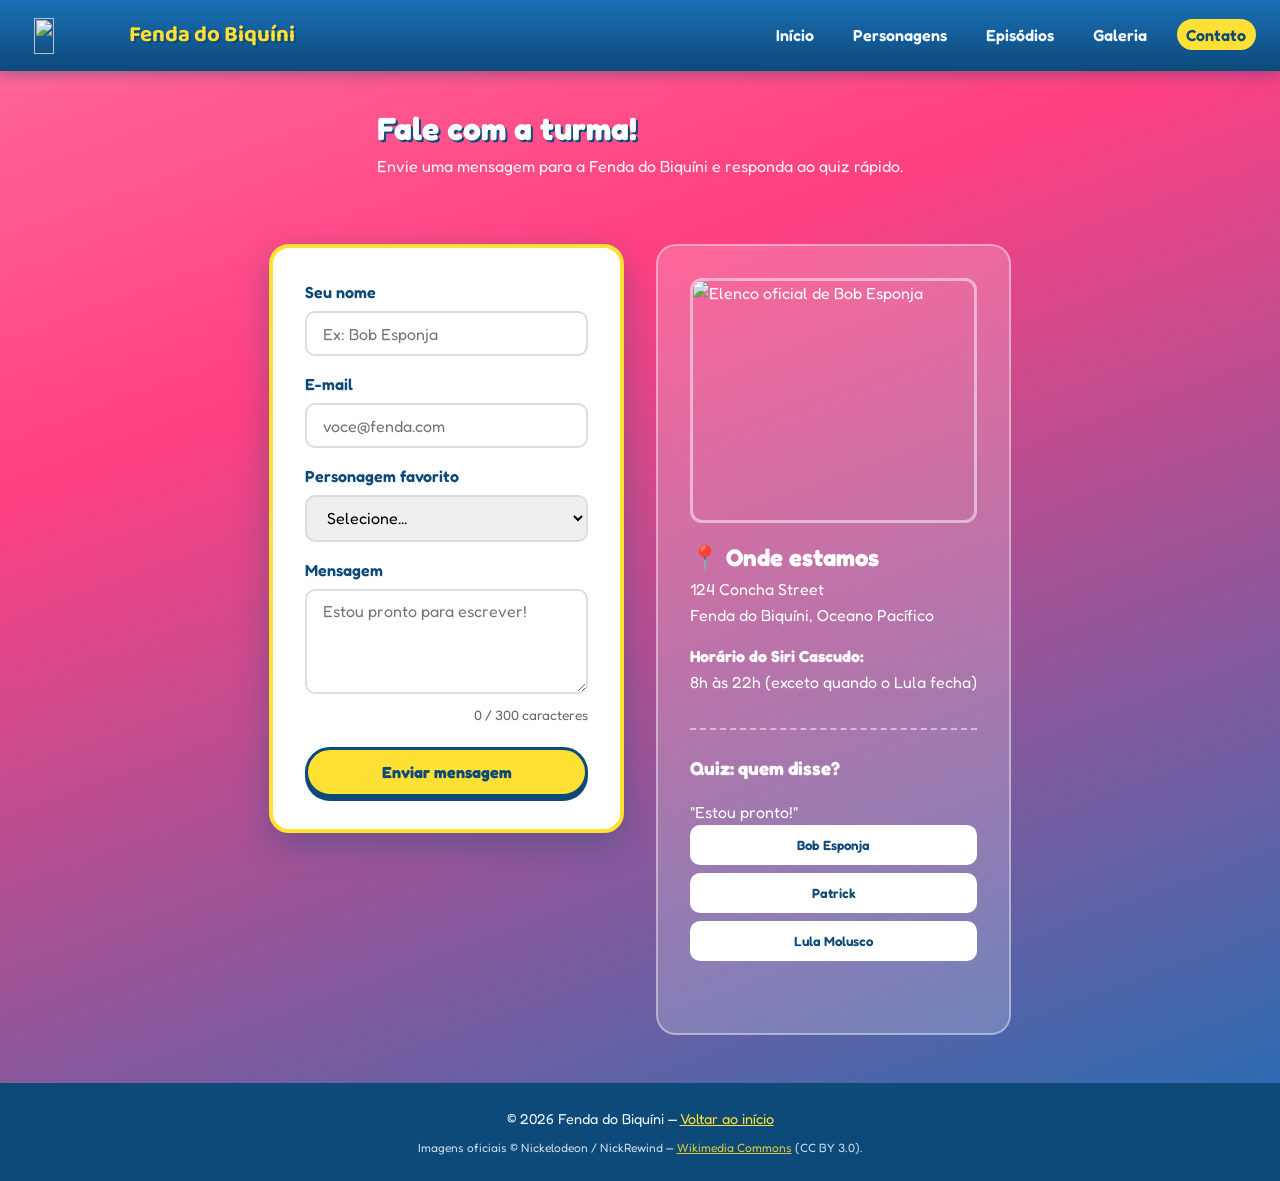
==== contato.html @ 4ca2a957 "Site do Bob Esponja Projeto de um site do bob esponja, gostei, ficou super bonito" ====
<!DOCTYPE html>
<html lang="pt-BR">
<head>
  <meta charset="UTF-8">
  <meta name="viewport" content="width=device-width, initial-scale=1.0">
  <title>Contato — Fenda do Biquíni</title>
  <link rel="stylesheet" href="styles.css">
  <link rel="stylesheet" href="contato.css">
  <link rel="stylesheet" href="imagens.css">
</head>
<body class="pagina-contato">
  <nav class="nav-bikini">
    <a href="index.html" class="logo">
      <img src="https://upload.wikimedia.org/wikipedia/commons/thumb/8/8a/SpongeBob_SquarePants_logo.svg/120px-SpongeBob_SquarePants_logo.svg.png" alt="" class="logo-img" width="120" height="48">
      <span class="logo-texto">Fenda do Biquíni</span>
    </a>
    <ul>
      <li><a href="index.html">Início</a></li>
      <li><a href="personagens.html">Personagens</a></li>
      <li><a href="episodios.html">Episódios</a></li>
      <li><a href="galeria.html">Galeria</a></li>
      <li><a href="contato.html" class="ativo">Contato</a></li>
    </ul>
  </nav>

  <header class="titulo-pagina conteudo">
    <h1>Fale com a turma!</h1>
    <p>Envie uma mensagem para a Fenda do Biquíni e responda ao quiz rápido.</p>
  </header>

  <main class="conteudo layout-contato">
    <form class="formulario-bob" id="form-contato" novalidate>
      <label for="nome">Seu nome</label>
      <input type="text" id="nome" name="nome" placeholder="Ex: Bob Esponja" autocomplete="name">
      <span class="mensagem-erro" id="erro-nome">Digite pelo menos 2 caracteres.</span>

      <label for="email">E-mail</label>
      <input type="email" id="email" name="email" placeholder="voce@fenda.com" autocomplete="email">
      <span class="mensagem-erro" id="erro-email">Informe um e-mail válido.</span>

      <label for="personagem">Personagem favorito</label>
      <select id="personagem" name="personagem">
        <option value="">Selecione...</option>
        <option value="bob">Bob Esponja</option>
        <option value="patrick">Patrick</option>
        <option value="lula">Lula Molusco</option>
        <option value="sandy">Sandy</option>
        <option value="gary">Gary</option>
      </select>

      <label for="mensagem">Mensagem</label>
      <textarea id="mensagem" name="mensagem" rows="4" placeholder="Estou pronto para escrever!" maxlength="300"></textarea>
      <p class="contador-caracteres" id="contador">0 / 300 caracteres</p>
      <span class="mensagem-erro" id="erro-mensagem">A mensagem precisa ter pelo menos 10 caracteres.</span>

      <button type="submit" class="btn-bob" style="margin-top: 1.25rem; width: 100%;">Enviar mensagem</button>
      <p id="mensagem-sucesso">Mensagem enviada! O Gary vai ler em breve. 🐌</p>
    </form>

    <aside class="painel-lateral">
      <img
        class="img-oficial"
        src="https://upload.wikimedia.org/wikipedia/commons/b/b2/SpongeBob_SquarePants_character_montage.png"
        alt="Elenco oficial de Bob Esponja"
        width="320"
        height="272"
        style="width:100%;border-radius:12px;margin-bottom:1rem;border:3px solid rgba(255,255,255,0.5);"
        loading="lazy"
      >
      <h2>📍 Onde estamos</h2>
      <p>124 Concha Street<br>Fenda do Biquíni, Oceano Pacífico</p>
      <p style="margin-top: 1rem;"><strong>Horário do Siri Cascudo:</strong><br>8h às 22h (exceto quando o Lula fecha)</p>

      <section class="quiz-rapido" aria-label="Quiz rápido">
        <h3>Quiz: quem disse?</h3>
        <p id="pergunta-quiz">"Estou pronto!"</p>
        <div class="opcoes-quiz" id="opcoes-quiz">
          <button type="button" data-resposta="bob">Bob Esponja</button>
          <button type="button" data-resposta="patrick">Patrick</button>
          <button type="button" data-resposta="lula">Lula Molusco</button>
        </div>
        <p id="resultado-quiz"></p>
      </section>
    </aside>
  </main>

  <footer class="rodape-fenda">
    <p>© 2026 Fenda do Biquíni — <a href="index.html">Voltar ao início</a></p>
    <p class="credito-imagens">Imagens oficiais © Nickelodeon / NickRewind — <a href="https://commons.wikimedia.org/wiki/Category:SpongeBob_SquarePants" target="_blank" rel="noopener">Wikimedia Commons</a> (CC BY 3.0).</p>
  </footer>

  <script>
    (function () {
      const form = document.getElementById('form-contato');
      const nome = document.getElementById('nome');
      const email = document.getElementById('email');
      const mensagem = document.getElementById('mensagem');
      const contador = document.getElementById('contador');
      const sucesso = document.getElementById('mensagem-sucesso');

      function mostrarErro(campo, erroId, invalido) {
        campo.classList.toggle('erro', invalido);
        document.getElementById(erroId).classList.toggle('visivel', invalido);
        return !invalido;
      }

      mensagem.addEventListener('input', function () {
        const len = mensagem.value.length;
        contador.textContent = len + ' / 300 caracteres';
        contador.classList.toggle('alerta', len > 250);
      });

      form.addEventListener('submit', function (e) {
        e.preventDefault();
        sucesso.classList.remove('visivel');

        const okNome = mostrarErro(nome, 'erro-nome', nome.value.trim().length < 2);
        const okEmail = mostrarErro(email, 'erro-email', !/^[^\s@]+@[^\s@]+\.[^\s@]+$/.test(email.value));
        const okMsg = mostrarErro(mensagem, 'erro-mensagem', mensagem.value.trim().length < 10);

        if (okNome && okEmail && okMsg) {
          sucesso.classList.add('visivel');
          form.reset();
          contador.textContent = '0 / 300 caracteres';
          contador.classList.remove('alerta');
        }
      });

      document.querySelectorAll('#opcoes-quiz button').forEach(function (btn) {
        btn.addEventListener('click', function () {
          const resultado = document.getElementById('resultado-quiz');
          if (btn.getAttribute('data-resposta') === 'bob') {
            resultado.textContent = '✅ Correto! Bob sempre está pronto!';
            resultado.style.color = '#c8e6c9';
          } else {
            resultado.textContent = '❌ Quase! Essa frase é do Bob Esponja.';
            resultado.style.color = '#ffcdd2';
          }
        });
      });
    })();
  </script>
</body>
</html>
---- styles.css ----
/* ===== Base compartilhada ===== */
@import url('https://fonts.googleapis.com/css2?family=Baloo+2:wght@400;600;700&family=Fredoka:wght@400;600&display=swap');

:root {
  --amarelo-bob: #ffe135;
  --amarelo-escuro: #f5c800;
  --azul-oceano: #1a6fb5;
  --azul-profundo: #0d4a7a;
  --rosa-patrick: #ff6b9d;
  --verde-plankton: #4caf50;
  --branco-espuma: #f0f8ff;
  --marrom-areia: #e8c872;
  --sombra: rgba(13, 74, 122, 0.35);
}

* {
  margin: 0;
  padding: 0;
  box-sizing: border-box;
}

body {
  font-family: 'Fredoka', sans-serif;
  min-height: 100vh;
  color: #1a3a5c;
  line-height: 1.6;
}

/* Navegação global */
.nav-bikini {
  background: linear-gradient(180deg, var(--azul-oceano) 0%, var(--azul-profundo) 100%);
  padding: 0.75rem 1.5rem;
  display: flex;
  flex-wrap: wrap;
  align-items: center;
  justify-content: space-between;
  gap: 1rem;
  box-shadow: 0 4px 12px var(--sombra);
  position: sticky;
  top: 0;
  z-index: 100;
}

.nav-bikini .logo {
  font-family: 'Baloo 2', cursive;
  font-size: 1.4rem;
  font-weight: 700;
  color: var(--amarelo-bob);
  text-decoration: none;
  text-shadow: 2px 2px 0 var(--azul-profundo);
}

.nav-bikini ul {
  list-style: none;
  display: flex;
  flex-wrap: wrap;
  gap: 0.5rem 1.25rem;
}

.nav-bikini a {
  color: var(--branco-espuma);
  text-decoration: none;
  font-weight: 600;
  padding: 0.35rem 0.6rem;
  border-radius: 20px;
  transition: background 0.2s, color 0.2s;
}

.nav-bikini a:hover,
.nav-bikini a.ativo {
  background: var(--amarelo-bob);
  color: var(--azul-profundo);
}

footer.rodape-fenda {
  background: var(--azul-profundo);
  color: var(--branco-espuma);
  text-align: center;
  padding: 1.5rem;
  margin-top: auto;
  font-size: 0.9rem;
}

footer.rodape-fenda a {
  color: var(--amarelo-bob);
}

footer .credito-imagens {
  font-size: 0.75rem;
  opacity: 0.85;
  margin-top: 0.5rem;
  max-width: 42rem;
  margin-left: auto;
  margin-right: auto;
}

/* Bolhas decorativas */
.bolhas-bg {
  position: fixed;
  inset: 0;
  pointer-events: none;
  overflow: hidden;
  z-index: 0;
}

.bolha {
  position: absolute;
  border-radius: 50%;
  background: rgba(255, 255, 255, 0.15);
  border: 2px solid rgba(255, 255, 255, 0.25);
  animation: subir-bolha linear infinite;
}

@keyframes subir-bolha {
  0% {
    transform: translateY(100vh) scale(0.5);
    opacity: 0;
  }
  10% {
    opacity: 0.6;
  }
  90% {
    opacity: 0.4;
  }
  100% {
    transform: translateY(-20vh) scale(1);
    opacity: 0;
  }
}

/* Utilitários */
.conteudo {
  position: relative;
  z-index: 1;
  max-width: 1100px;
  margin: 0 auto;
  padding: 2rem 1.5rem;
}

.btn-bob {
  display: inline-block;
  background: var(--amarelo-bob);
  color: var(--azul-profundo);
  font-weight: 700;
  padding: 0.75rem 1.5rem;
  border: 3px solid var(--azul-profundo);
  border-radius: 50px;
  text-decoration: none;
  cursor: pointer;
  font-family: inherit;
  font-size: 1rem;
  transition: transform 0.15s, box-shadow 0.15s;
  box-shadow: 0 4px 0 var(--azul-profundo);
}

.btn-bob:hover {
  transform: translateY(-2px);
  box-shadow: 0 6px 0 var(--azul-profundo);
}

.btn-bob:active {
  transform: translateY(2px);
  box-shadow: 0 2px 0 var(--azul-profundo);
}
---- contato.css ----
/* Página Contato — formulário interativo */
body.pagina-contato {
  background: linear-gradient(160deg, var(--rosa-patrick) 0%, #ff4081 30%, var(--azul-oceano) 100%);
  display: flex;
  flex-direction: column;
}

.pagina-contato .titulo-pagina h1 {
  color: white;
  text-shadow: 2px 2px 0 var(--azul-profundo);
}

.pagina-contato .titulo-pagina p {
  color: rgba(255, 255, 255, 0.95);
}

.layout-contato {
  display: grid;
  grid-template-columns: 1fr 1fr;
  gap: 2rem;
  align-items: start;
  padding-bottom: 3rem;
}

@media (max-width: 768px) {
  .layout-contato {
    grid-template-columns: 1fr;
  }
}

.formulario-bob {
  background: white;
  border-radius: 20px;
  padding: 2rem;
  box-shadow: 0 12px 32px var(--sombra);
  border: 4px solid var(--amarelo-bob);
}

.formulario-bob label {
  display: block;
  font-weight: 600;
  color: var(--azul-profundo);
  margin-bottom: 0.35rem;
  margin-top: 1rem;
}

.formulario-bob label:first-of-type {
  margin-top: 0;
}

.formulario-bob input,
.formulario-bob select,
.formulario-bob textarea {
  width: 100%;
  padding: 0.65rem 1rem;
  border: 2px solid #ddd;
  border-radius: 10px;
  font-family: inherit;
  font-size: 1rem;
  transition: border-color 0.2s;
}

.formulario-bob input:focus,
.formulario-bob select:focus,
.formulario-bob textarea:focus {
  outline: none;
  border-color: var(--azul-oceano);
}

.formulario-bob input.erro,
.formulario-bob textarea.erro {
  border-color: #e53935;
  background: #ffebee;
}

.mensagem-erro {
  color: #c62828;
  font-size: 0.8rem;
  margin-top: 0.25rem;
  display: none;
}

.mensagem-erro.visivel {
  display: block;
}

.painel-lateral {
  background: rgba(255, 255, 255, 0.2);
  border-radius: 20px;
  padding: 2rem;
  color: white;
  backdrop-filter: blur(8px);
  border: 2px solid rgba(255, 255, 255, 0.4);
}

.contador-caracteres {
  font-size: 0.85rem;
  color: #666;
  text-align: right;
  margin-top: 0.25rem;
}

.contador-caracteres.alerta {
  color: #e65100;
  font-weight: 600;
}

#mensagem-sucesso {
  display: none;
  background: #e8f5e9;
  border: 2px solid var(--verde-plankton);
  color: #2e7d32;
  padding: 1rem;
  border-radius: 12px;
  margin-top: 1rem;
  font-weight: 600;
}

#mensagem-sucesso.visivel {
  display: block;
}

.quiz-rapido {
  margin-top: 2rem;
  padding-top: 1.5rem;
  border-top: 2px dashed rgba(255, 255, 255, 0.5);
}

.quiz-rapido h3 {
  margin-bottom: 1rem;
}

.opcoes-quiz {
  display: flex;
  flex-direction: column;
  gap: 0.5rem;
}

.opcoes-quiz button {
  background: white;
  border: none;
  padding: 0.75rem;
  border-radius: 10px;
  cursor: pointer;
  font-family: inherit;
  font-weight: 600;
  color: var(--azul-profundo);
  transition: background 0.2s;
}

.opcoes-quiz button:hover {
  background: var(--amarelo-bob);
}

#resultado-quiz {
  margin-top: 1rem;
  font-weight: 600;
  min-height: 1.5em;
}
---- imagens.css ----
/* Estilos para imagens oficiais (Wikimedia Commons) */
.img-oficial {
  display: block;
  max-width: 100%;
  height: auto;
  object-fit: contain;
}

.perfil-cabecalho .img-oficial {
  width: auto;
  max-height: 88px;
  margin: 0 auto;
  filter: drop-shadow(0 4px 8px rgba(0, 0, 0, 0.2));
}

.perfil-cabecalho {
  height: 120px;
  padding: 0.5rem;
}

.hero-fenda .img-hero-bob {
  width: min(220px, 70vw);
  max-height: 280px;
  margin: 0 auto 1.5rem;
  animation: quicar 2s ease-in-out infinite;
  filter: drop-shadow(0 10px 24px var(--sombra));
}

.card-fenda .icone-img {
  height: 72px;
  width: auto;
  margin: 0 auto 0.5rem;
  object-fit: contain;
}

.card-fenda .icone {
  display: flex;
  align-items: center;
  justify-content: center;
  min-height: 80px;
}

.item-galeria .arte img {
  width: 100%;
  height: 100%;
  object-fit: cover;
  display: block;
}

.item-galeria .arte {
  font-size: 0;
}

.lightbox-conteudo .lightbox-img {
  max-width: 100%;
  max-height: 50vh;
  width: auto;
  margin: 0 auto 1rem;
  border-radius: 8px;
}

.episodio-card .thumb-ep {
  width: 100%;
  max-height: 140px;
  object-fit: cover;
  border-radius: 8px;
  margin-bottom: 0.75rem;
}

.nav-bikini .logo-img {
  height: 36px;
  width: auto;
  vertical-align: middle;
  margin-right: 0.35rem;
}

.nav-bikini .logo {
  display: inline-flex;
  align-items: center;
}

.logo-texto {
  vertical-align: middle;
}

.credito-imagens {
  font-size: 0.75rem;
  opacity: 0.85;
  margin-top: 0.5rem;
}

.credito-imagens a {
  color: var(--amarelo-bob);
}
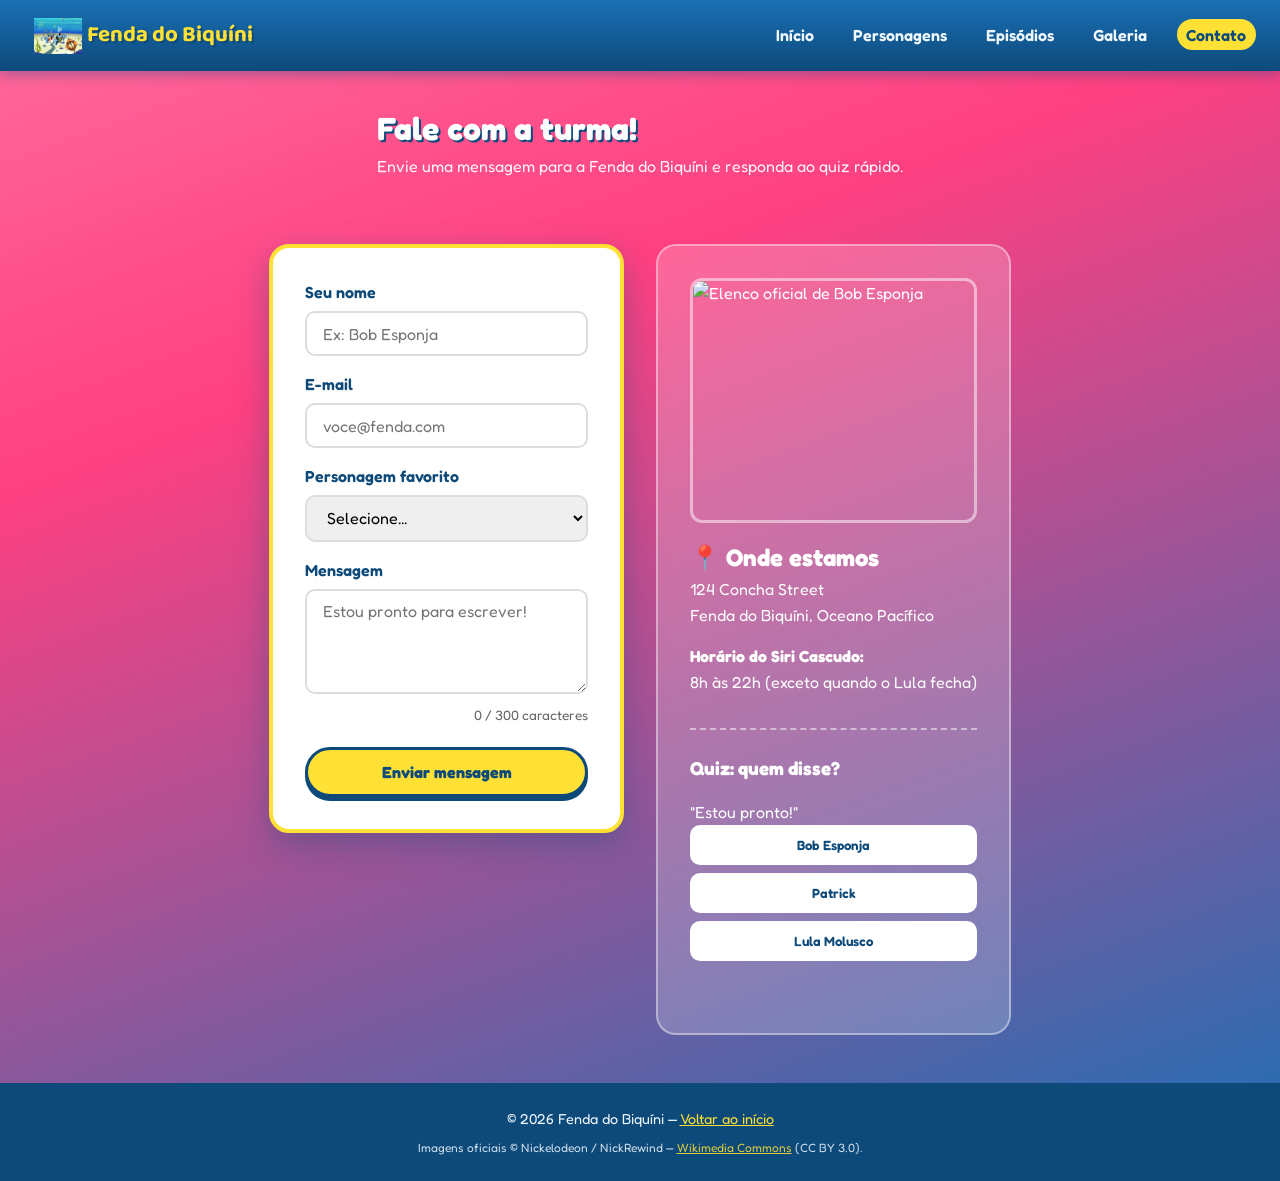
==== commit 17fbef1a: "Site do Bob Esponja Meu site do Bob Esponja. Troquei as imagens, elas não estavam carregando" ====
--- a/contato.html
+++ b/contato.html
@@ -1,144 +1,148 @@
 <!DOCTYPE html>
 <html lang="pt-BR">
+
 <head>
-  <meta charset="UTF-8">
-  <meta name="viewport" content="width=device-width, initial-scale=1.0">
-  <title>Contato — Fenda do Biquíni</title>
-  <link rel="stylesheet" href="styles.css">
-  <link rel="stylesheet" href="contato.css">
-  <link rel="stylesheet" href="imagens.css">
+    <meta charset="UTF-8">
+    <meta name="viewport" content="width=device-width, initial-scale=1.0">
+    <title>Contato — Fenda do Biquíni</title>
+    <link rel="stylesheet" href="styles.css">
+    <link rel="stylesheet" href="contato.css">
+    <link rel="stylesheet" href="imagens.css">
 </head>
+
 <body class="pagina-contato">
-  <nav class="nav-bikini">
-    <a href="index.html" class="logo">
-      <img src="https://upload.wikimedia.org/wikipedia/commons/thumb/8/8a/SpongeBob_SquarePants_logo.svg/120px-SpongeBob_SquarePants_logo.svg.png" alt="" class="logo-img" width="120" height="48">
-      <span class="logo-texto">Fenda do Biquíni</span>
-    </a>
-    <ul>
-      <li><a href="index.html">Início</a></li>
-      <li><a href="personagens.html">Personagens</a></li>
-      <li><a href="episodios.html">Episódios</a></li>
-      <li><a href="galeria.html">Galeria</a></li>
-      <li><a href="contato.html" class="ativo">Contato</a></li>
-    </ul>
-  </nav>
+    <nav class="nav-bikini">
+        <a href="index.html" class="logo">
+            <img src="[data-uri]"
+                alt="" class="logo-img" width="120" height="48">
+            <span class="logo-texto">Fenda do Biquíni</span>
+        </a>
+        <ul>
+            <li><a href="index.html">Início</a></li>
+            <li><a href="personagens.html">Personagens</a></li>
+            <li><a href="episodios.html">Episódios</a></li>
+            <li><a href="galeria.html">Galeria</a></li>
+            <li><a href="contato.html" class="ativo">Contato</a></li>
+        </ul>
+    </nav>
 
-  <header class="titulo-pagina conteudo">
-    <h1>Fale com a turma!</h1>
-    <p>Envie uma mensagem para a Fenda do Biquíni e responda ao quiz rápido.</p>
-  </header>
+    <header class="titulo-pagina conteudo">
+        <h1>Fale com a turma!</h1>
+        <p>Envie uma mensagem para a Fenda do Biquíni e responda ao quiz rápido.</p>
+    </header>
 
-  <main class="conteudo layout-contato">
-    <form class="formulario-bob" id="form-contato" novalidate>
-      <label for="nome">Seu nome</label>
-      <input type="text" id="nome" name="nome" placeholder="Ex: Bob Esponja" autocomplete="name">
-      <span class="mensagem-erro" id="erro-nome">Digite pelo menos 2 caracteres.</span>
+    <main class="conteudo layout-contato">
+        <form class="formulario-bob" id="form-contato" novalidate>
+            <label for="nome">Seu nome</label>
+            <input type="text" id="nome" name="nome" placeholder="Ex: Bob Esponja" autocomplete="name">
+            <span class="mensagem-erro" id="erro-nome">Digite pelo menos 2 caracteres.</span>
 
-      <label for="email">E-mail</label>
-      <input type="email" id="email" name="email" placeholder="voce@fenda.com" autocomplete="email">
-      <span class="mensagem-erro" id="erro-email">Informe um e-mail válido.</span>
+            <label for="email">E-mail</label>
+            <input type="email" id="email" name="email" placeholder="voce@fenda.com" autocomplete="email">
+            <span class="mensagem-erro" id="erro-email">Informe um e-mail válido.</span>
 
-      <label for="personagem">Personagem favorito</label>
-      <select id="personagem" name="personagem">
-        <option value="">Selecione...</option>
-        <option value="bob">Bob Esponja</option>
-        <option value="patrick">Patrick</option>
-        <option value="lula">Lula Molusco</option>
-        <option value="sandy">Sandy</option>
-        <option value="gary">Gary</option>
-      </select>
+            <label for="personagem">Personagem favorito</label>
+            <select id="personagem" name="personagem">
+                <option value="">Selecione...</option>
+                <option value="bob">Bob Esponja</option>
+                <option value="patrick">Patrick</option>
+                <option value="lula">Lula Molusco</option>
+                <option value="sandy">Sandy</option>
+                <option value="gary">Gary</option>
+            </select>
 
-      <label for="mensagem">Mensagem</label>
-      <textarea id="mensagem" name="mensagem" rows="4" placeholder="Estou pronto para escrever!" maxlength="300"></textarea>
-      <p class="contador-caracteres" id="contador">0 / 300 caracteres</p>
-      <span class="mensagem-erro" id="erro-mensagem">A mensagem precisa ter pelo menos 10 caracteres.</span>
+            <label for="mensagem">Mensagem</label>
+            <textarea id="mensagem" name="mensagem" rows="4" placeholder="Estou pronto para escrever!"
+                maxlength="300"></textarea>
+            <p class="contador-caracteres" id="contador">0 / 300 caracteres</p>
+            <span class="mensagem-erro" id="erro-mensagem">A mensagem precisa ter pelo menos 10 caracteres.</span>
 
-      <button type="submit" class="btn-bob" style="margin-top: 1.25rem; width: 100%;">Enviar mensagem</button>
-      <p id="mensagem-sucesso">Mensagem enviada! O Gary vai ler em breve. 🐌</p>
-    </form>
+            <button type="submit" class="btn-bob" style="margin-top: 1.25rem; width: 100%;">Enviar mensagem</button>
+            <p id="mensagem-sucesso">Mensagem enviada! O Gary vai ler em breve. 🐌</p>
+        </form>
 
-    <aside class="painel-lateral">
-      <img
-        class="img-oficial"
-        src="https://upload.wikimedia.org/wikipedia/commons/b/b2/SpongeBob_SquarePants_character_montage.png"
-        alt="Elenco oficial de Bob Esponja"
-        width="320"
-        height="272"
-        style="width:100%;border-radius:12px;margin-bottom:1rem;border:3px solid rgba(255,255,255,0.5);"
-        loading="lazy"
-      >
-      <h2>📍 Onde estamos</h2>
-      <p>124 Concha Street<br>Fenda do Biquíni, Oceano Pacífico</p>
-      <p style="margin-top: 1rem;"><strong>Horário do Siri Cascudo:</strong><br>8h às 22h (exceto quando o Lula fecha)</p>
+        <aside class="painel-lateral">
+            <img class="img-oficial"
+                src="https://upload.wikimedia.org/wikipedia/commons/b/b2/SpongeBob_SquarePants_character_montage.png"
+                alt="Elenco oficial de Bob Esponja" width="320" height="272"
+                style="width:100%;border-radius:12px;margin-bottom:1rem;border:3px solid rgba(255,255,255,0.5);"
+                loading="lazy">
+            <h2>📍 Onde estamos</h2>
+            <p>124 Concha Street<br>Fenda do Biquíni, Oceano Pacífico</p>
+            <p style="margin-top: 1rem;"><strong>Horário do Siri Cascudo:</strong><br>8h às 22h (exceto quando o Lula
+                fecha)</p>
 
-      <section class="quiz-rapido" aria-label="Quiz rápido">
-        <h3>Quiz: quem disse?</h3>
-        <p id="pergunta-quiz">"Estou pronto!"</p>
-        <div class="opcoes-quiz" id="opcoes-quiz">
-          <button type="button" data-resposta="bob">Bob Esponja</button>
-          <button type="button" data-resposta="patrick">Patrick</button>
-          <button type="button" data-resposta="lula">Lula Molusco</button>
-        </div>
-        <p id="resultado-quiz"></p>
-      </section>
-    </aside>
-  </main>
+            <section class="quiz-rapido" aria-label="Quiz rápido">
+                <h3>Quiz: quem disse?</h3>
+                <p id="pergunta-quiz">"Estou pronto!"</p>
+                <div class="opcoes-quiz" id="opcoes-quiz">
+                    <button type="button" data-resposta="bob">Bob Esponja</button>
+                    <button type="button" data-resposta="patrick">Patrick</button>
+                    <button type="button" data-resposta="lula">Lula Molusco</button>
+                </div>
+                <p id="resultado-quiz"></p>
+            </section>
+        </aside>
+    </main>
 
-  <footer class="rodape-fenda">
-    <p>© 2026 Fenda do Biquíni — <a href="index.html">Voltar ao início</a></p>
-    <p class="credito-imagens">Imagens oficiais © Nickelodeon / NickRewind — <a href="https://commons.wikimedia.org/wiki/Category:SpongeBob_SquarePants" target="_blank" rel="noopener">Wikimedia Commons</a> (CC BY 3.0).</p>
-  </footer>
+    <footer class="rodape-fenda">
+        <p>© 2026 Fenda do Biquíni — <a href="index.html">Voltar ao início</a></p>
+        <p class="credito-imagens">Imagens oficiais © Nickelodeon / NickRewind — <a
+                href="https://commons.wikimedia.org/wiki/Category:SpongeBob_SquarePants" target="_blank"
+                rel="noopener">Wikimedia Commons</a> (CC BY 3.0).</p>
+    </footer>
 
-  <script>
-    (function () {
-      const form = document.getElementById('form-contato');
-      const nome = document.getElementById('nome');
-      const email = document.getElementById('email');
-      const mensagem = document.getElementById('mensagem');
-      const contador = document.getElementById('contador');
-      const sucesso = document.getElementById('mensagem-sucesso');
+    <script>
+        (function () {
+            const form = document.getElementById('form-contato');
+            const nome = document.getElementById('nome');
+            const email = document.getElementById('email');
+            const mensagem = document.getElementById('mensagem');
+            const contador = document.getElementById('contador');
+            const sucesso = document.getElementById('mensagem-sucesso');
 
-      function mostrarErro(campo, erroId, invalido) {
-        campo.classList.toggle('erro', invalido);
-        document.getElementById(erroId).classList.toggle('visivel', invalido);
-        return !invalido;
-      }
+            function mostrarErro(campo, erroId, invalido) {
+                campo.classList.toggle('erro', invalido);
+                document.getElementById(erroId).classList.toggle('visivel', invalido);
+                return !invalido;
+            }
 
-      mensagem.addEventListener('input', function () {
-        const len = mensagem.value.length;
-        contador.textContent = len + ' / 300 caracteres';
-        contador.classList.toggle('alerta', len > 250);
-      });
+            mensagem.addEventListener('input', function () {
+                const len = mensagem.value.length;
+                contador.textContent = len + ' / 300 caracteres';
+                contador.classList.toggle('alerta', len > 250);
+            });
 
-      form.addEventListener('submit', function (e) {
-        e.preventDefault();
-        sucesso.classList.remove('visivel');
+            form.addEventListener('submit', function (e) {
+                e.preventDefault();
+                sucesso.classList.remove('visivel');
 
-        const okNome = mostrarErro(nome, 'erro-nome', nome.value.trim().length < 2);
-        const okEmail = mostrarErro(email, 'erro-email', !/^[^\s@]+@[^\s@]+\.[^\s@]+$/.test(email.value));
-        const okMsg = mostrarErro(mensagem, 'erro-mensagem', mensagem.value.trim().length < 10);
+                const okNome = mostrarErro(nome, 'erro-nome', nome.value.trim().length < 2);
+                const okEmail = mostrarErro(email, 'erro-email', !/^[^\s@]+@[^\s@]+\.[^\s@]+$/.test(email.value));
+                const okMsg = mostrarErro(mensagem, 'erro-mensagem', mensagem.value.trim().length < 10);
 
-        if (okNome && okEmail && okMsg) {
-          sucesso.classList.add('visivel');
-          form.reset();
-          contador.textContent = '0 / 300 caracteres';
-          contador.classList.remove('alerta');
-        }
-      });
+                if (okNome && okEmail && okMsg) {
+                    sucesso.classList.add('visivel');
+                    form.reset();
+                    contador.textContent = '0 / 300 caracteres';
+                    contador.classList.remove('alerta');
+                }
+            });
 
-      document.querySelectorAll('#opcoes-quiz button').forEach(function (btn) {
-        btn.addEventListener('click', function () {
-          const resultado = document.getElementById('resultado-quiz');
-          if (btn.getAttribute('data-resposta') === 'bob') {
-            resultado.textContent = '✅ Correto! Bob sempre está pronto!';
-            resultado.style.color = '#c8e6c9';
-          } else {
-            resultado.textContent = '❌ Quase! Essa frase é do Bob Esponja.';
-            resultado.style.color = '#ffcdd2';
-          }
-        });
-      });
-    })();
-  </script>
+            document.querySelectorAll('#opcoes-quiz button').forEach(function (btn) {
+                btn.addEventListener('click', function () {
+                    const resultado = document.getElementById('resultado-quiz');
+                    if (btn.getAttribute('data-resposta') === 'bob') {
+                        resultado.textContent = '✅ Correto! Bob sempre está pronto!';
+                        resultado.style.color = '#c8e6c9';
+                    } else {
+                        resultado.textContent = '❌ Quase! Essa frase é do Bob Esponja.';
+                        resultado.style.color = '#ffcdd2';
+                    }
+                });
+            });
+        })();
+    </script>
 </body>
-</html>
+
+</html>
--- a/styles.css
+++ b/styles.css
@@ -2,163 +2,166 @@
 @import url('https://fonts.googleapis.com/css2?family=Baloo+2:wght@400;600;700&family=Fredoka:wght@400;600&display=swap');
 
 :root {
-  --amarelo-bob: #ffe135;
-  --amarelo-escuro: #f5c800;
-  --azul-oceano: #1a6fb5;
-  --azul-profundo: #0d4a7a;
-  --rosa-patrick: #ff6b9d;
-  --verde-plankton: #4caf50;
-  --branco-espuma: #f0f8ff;
-  --marrom-areia: #e8c872;
-  --sombra: rgba(13, 74, 122, 0.35);
+    --amarelo-bob: #ffe135;
+    --amarelo-escuro: #f5c800;
+    --azul-oceano: #1a6fb5;
+    --azul-profundo: #0d4a7a;
+    --rosa-patrick: #ff6b9d;
+    --verde-plankton: #4caf50;
+    --branco-espuma: #f0f8ff;
+    --marrom-areia: #e8c872;
+    --sombra: rgba(13, 74, 122, 0.35);
 }
 
 * {
-  margin: 0;
-  padding: 0;
-  box-sizing: border-box;
+    margin: 0;
+    padding: 0;
+    box-sizing: border-box;
 }
 
 body {
-  font-family: 'Fredoka', sans-serif;
-  min-height: 100vh;
-  color: #1a3a5c;
-  line-height: 1.6;
+    font-family: 'Fredoka', sans-serif;
+    min-height: 100vh;
+    color: #1a3a5c;
+    line-height: 1.6;
 }
 
 /* Navegação global */
 .nav-bikini {
-  background: linear-gradient(180deg, var(--azul-oceano) 0%, var(--azul-profundo) 100%);
-  padding: 0.75rem 1.5rem;
-  display: flex;
-  flex-wrap: wrap;
-  align-items: center;
-  justify-content: space-between;
-  gap: 1rem;
-  box-shadow: 0 4px 12px var(--sombra);
-  position: sticky;
-  top: 0;
-  z-index: 100;
+    background: linear-gradient(180deg, var(--azul-oceano) 0%, var(--azul-profundo) 100%);
+    padding: 0.75rem 1.5rem;
+    display: flex;
+    flex-wrap: wrap;
+    align-items: center;
+    justify-content: space-between;
+    gap: 1rem;
+    box-shadow: 0 4px 12px var(--sombra);
+    position: sticky;
+    top: 0;
+    z-index: 100;
 }
 
 .nav-bikini .logo {
-  font-family: 'Baloo 2', cursive;
-  font-size: 1.4rem;
-  font-weight: 700;
-  color: var(--amarelo-bob);
-  text-decoration: none;
-  text-shadow: 2px 2px 0 var(--azul-profundo);
+    font-family: 'Baloo 2', cursive;
+    font-size: 1.4rem;
+    font-weight: 700;
+    color: var(--amarelo-bob);
+    text-decoration: none;
+    text-shadow: 2px 2px 0 var(--azul-profundo);
 }
 
 .nav-bikini ul {
-  list-style: none;
-  display: flex;
-  flex-wrap: wrap;
-  gap: 0.5rem 1.25rem;
+    list-style: none;
+    display: flex;
+    flex-wrap: wrap;
+    gap: 0.5rem 1.25rem;
 }
 
 .nav-bikini a {
-  color: var(--branco-espuma);
-  text-decoration: none;
-  font-weight: 600;
-  padding: 0.35rem 0.6rem;
-  border-radius: 20px;
-  transition: background 0.2s, color 0.2s;
+    color: var(--branco-espuma);
+    text-decoration: none;
+    font-weight: 600;
+    padding: 0.35rem 0.6rem;
+    border-radius: 20px;
+    transition: background 0.2s, color 0.2s;
 }
 
 .nav-bikini a:hover,
 .nav-bikini a.ativo {
-  background: var(--amarelo-bob);
-  color: var(--azul-profundo);
+    background: var(--amarelo-bob);
+    color: var(--azul-profundo);
 }
 
 footer.rodape-fenda {
-  background: var(--azul-profundo);
-  color: var(--branco-espuma);
-  text-align: center;
-  padding: 1.5rem;
-  margin-top: auto;
-  font-size: 0.9rem;
+    background: var(--azul-profundo);
+    color: var(--branco-espuma);
+    text-align: center;
+    padding: 1.5rem;
+    margin-top: auto;
+    font-size: 0.9rem;
 }
 
 footer.rodape-fenda a {
-  color: var(--amarelo-bob);
+    color: var(--amarelo-bob);
 }
 
 footer .credito-imagens {
-  font-size: 0.75rem;
-  opacity: 0.85;
-  margin-top: 0.5rem;
-  max-width: 42rem;
-  margin-left: auto;
-  margin-right: auto;
+    font-size: 0.75rem;
+    opacity: 0.85;
+    margin-top: 0.5rem;
+    max-width: 42rem;
+    margin-left: auto;
+    margin-right: auto;
 }
 
 /* Bolhas decorativas */
 .bolhas-bg {
-  position: fixed;
-  inset: 0;
-  pointer-events: none;
-  overflow: hidden;
-  z-index: 0;
+    position: fixed;
+    inset: 0;
+    pointer-events: none;
+    overflow: hidden;
+    z-index: 0;
 }
 
 .bolha {
-  position: absolute;
-  border-radius: 50%;
-  background: rgba(255, 255, 255, 0.15);
-  border: 2px solid rgba(255, 255, 255, 0.25);
-  animation: subir-bolha linear infinite;
+    position: absolute;
+    border-radius: 50%;
+    background: rgba(255, 255, 255, 0.15);
+    border: 2px solid rgba(255, 255, 255, 0.25);
+    animation: subir-bolha linear infinite;
 }
 
 @keyframes subir-bolha {
-  0% {
-    transform: translateY(100vh) scale(0.5);
-    opacity: 0;
-  }
-  10% {
-    opacity: 0.6;
-  }
-  90% {
-    opacity: 0.4;
-  }
-  100% {
-    transform: translateY(-20vh) scale(1);
-    opacity: 0;
-  }
+    0% {
+        transform: translateY(100vh) scale(0.5);
+        opacity: 0;
+    }
+
+    10% {
+        opacity: 0.6;
+    }
+
+    90% {
+        opacity: 0.4;
+    }
+
+    100% {
+        transform: translateY(-20vh) scale(1);
+        opacity: 0;
+    }
 }
 
 /* Utilitários */
 .conteudo {
-  position: relative;
-  z-index: 1;
-  max-width: 1100px;
-  margin: 0 auto;
-  padding: 2rem 1.5rem;
+    position: relative;
+    z-index: 1;
+    max-width: 1100px;
+    margin: 0 auto;
+    padding: 2rem 1.5rem;
 }
 
 .btn-bob {
-  display: inline-block;
-  background: var(--amarelo-bob);
-  color: var(--azul-profundo);
-  font-weight: 700;
-  padding: 0.75rem 1.5rem;
-  border: 3px solid var(--azul-profundo);
-  border-radius: 50px;
-  text-decoration: none;
-  cursor: pointer;
-  font-family: inherit;
-  font-size: 1rem;
-  transition: transform 0.15s, box-shadow 0.15s;
-  box-shadow: 0 4px 0 var(--azul-profundo);
+    display: inline-block;
+    background: var(--amarelo-bob);
+    color: var(--azul-profundo);
+    font-weight: 700;
+    padding: 0.75rem 1.5rem;
+    border: 3px solid var(--azul-profundo);
+    border-radius: 50px;
+    text-decoration: none;
+    cursor: pointer;
+    font-family: inherit;
+    font-size: 1rem;
+    transition: transform 0.15s, box-shadow 0.15s;
+    box-shadow: 0 4px 0 var(--azul-profundo);
 }
 
 .btn-bob:hover {
-  transform: translateY(-2px);
-  box-shadow: 0 6px 0 var(--azul-profundo);
+    transform: translateY(-2px);
+    box-shadow: 0 6px 0 var(--azul-profundo);
 }
 
 .btn-bob:active {
-  transform: translateY(2px);
-  box-shadow: 0 2px 0 var(--azul-profundo);
-}
+    transform: translateY(2px);
+    box-shadow: 0 2px 0 var(--azul-profundo);
+}
--- a/contato.css
+++ b/contato.css
@@ -1,159 +1,159 @@
 /* Página Contato — formulário interativo */
 body.pagina-contato {
-  background: linear-gradient(160deg, var(--rosa-patrick) 0%, #ff4081 30%, var(--azul-oceano) 100%);
-  display: flex;
-  flex-direction: column;
+    background: linear-gradient(160deg, var(--rosa-patrick) 0%, #ff4081 30%, var(--azul-oceano) 100%);
+    display: flex;
+    flex-direction: column;
 }
 
 .pagina-contato .titulo-pagina h1 {
-  color: white;
-  text-shadow: 2px 2px 0 var(--azul-profundo);
+    color: white;
+    text-shadow: 2px 2px 0 var(--azul-profundo);
 }
 
 .pagina-contato .titulo-pagina p {
-  color: rgba(255, 255, 255, 0.95);
+    color: rgba(255, 255, 255, 0.95);
 }
 
 .layout-contato {
-  display: grid;
-  grid-template-columns: 1fr 1fr;
-  gap: 2rem;
-  align-items: start;
-  padding-bottom: 3rem;
+    display: grid;
+    grid-template-columns: 1fr 1fr;
+    gap: 2rem;
+    align-items: start;
+    padding-bottom: 3rem;
 }
 
 @media (max-width: 768px) {
-  .layout-contato {
-    grid-template-columns: 1fr;
-  }
+    .layout-contato {
+        grid-template-columns: 1fr;
+    }
 }
 
 .formulario-bob {
-  background: white;
-  border-radius: 20px;
-  padding: 2rem;
-  box-shadow: 0 12px 32px var(--sombra);
-  border: 4px solid var(--amarelo-bob);
+    background: white;
+    border-radius: 20px;
+    padding: 2rem;
+    box-shadow: 0 12px 32px var(--sombra);
+    border: 4px solid var(--amarelo-bob);
 }
 
 .formulario-bob label {
-  display: block;
-  font-weight: 600;
-  color: var(--azul-profundo);
-  margin-bottom: 0.35rem;
-  margin-top: 1rem;
+    display: block;
+    font-weight: 600;
+    color: var(--azul-profundo);
+    margin-bottom: 0.35rem;
+    margin-top: 1rem;
 }
 
 .formulario-bob label:first-of-type {
-  margin-top: 0;
+    margin-top: 0;
 }
 
 .formulario-bob input,
 .formulario-bob select,
 .formulario-bob textarea {
-  width: 100%;
-  padding: 0.65rem 1rem;
-  border: 2px solid #ddd;
-  border-radius: 10px;
-  font-family: inherit;
-  font-size: 1rem;
-  transition: border-color 0.2s;
+    width: 100%;
+    padding: 0.65rem 1rem;
+    border: 2px solid #ddd;
+    border-radius: 10px;
+    font-family: inherit;
+    font-size: 1rem;
+    transition: border-color 0.2s;
 }
 
 .formulario-bob input:focus,
 .formulario-bob select:focus,
 .formulario-bob textarea:focus {
-  outline: none;
-  border-color: var(--azul-oceano);
+    outline: none;
+    border-color: var(--azul-oceano);
 }
 
 .formulario-bob input.erro,
 .formulario-bob textarea.erro {
-  border-color: #e53935;
-  background: #ffebee;
+    border-color: #e53935;
+    background: #ffebee;
 }
 
 .mensagem-erro {
-  color: #c62828;
-  font-size: 0.8rem;
-  margin-top: 0.25rem;
-  display: none;
+    color: #c62828;
+    font-size: 0.8rem;
+    margin-top: 0.25rem;
+    display: none;
 }
 
 .mensagem-erro.visivel {
-  display: block;
+    display: block;
 }
 
 .painel-lateral {
-  background: rgba(255, 255, 255, 0.2);
-  border-radius: 20px;
-  padding: 2rem;
-  color: white;
-  backdrop-filter: blur(8px);
-  border: 2px solid rgba(255, 255, 255, 0.4);
+    background: rgba(255, 255, 255, 0.2);
+    border-radius: 20px;
+    padding: 2rem;
+    color: white;
+    backdrop-filter: blur(8px);
+    border: 2px solid rgba(255, 255, 255, 0.4);
 }
 
 .contador-caracteres {
-  font-size: 0.85rem;
-  color: #666;
-  text-align: right;
-  margin-top: 0.25rem;
+    font-size: 0.85rem;
+    color: #666;
+    text-align: right;
+    margin-top: 0.25rem;
 }
 
 .contador-caracteres.alerta {
-  color: #e65100;
-  font-weight: 600;
+    color: #e65100;
+    font-weight: 600;
 }
 
 #mensagem-sucesso {
-  display: none;
-  background: #e8f5e9;
-  border: 2px solid var(--verde-plankton);
-  color: #2e7d32;
-  padding: 1rem;
-  border-radius: 12px;
-  margin-top: 1rem;
-  font-weight: 600;
+    display: none;
+    background: #e8f5e9;
+    border: 2px solid var(--verde-plankton);
+    color: #2e7d32;
+    padding: 1rem;
+    border-radius: 12px;
+    margin-top: 1rem;
+    font-weight: 600;
 }
 
 #mensagem-sucesso.visivel {
-  display: block;
+    display: block;
 }
 
 .quiz-rapido {
-  margin-top: 2rem;
-  padding-top: 1.5rem;
-  border-top: 2px dashed rgba(255, 255, 255, 0.5);
+    margin-top: 2rem;
+    padding-top: 1.5rem;
+    border-top: 2px dashed rgba(255, 255, 255, 0.5);
 }
 
 .quiz-rapido h3 {
-  margin-bottom: 1rem;
+    margin-bottom: 1rem;
 }
 
 .opcoes-quiz {
-  display: flex;
-  flex-direction: column;
-  gap: 0.5rem;
+    display: flex;
+    flex-direction: column;
+    gap: 0.5rem;
 }
 
 .opcoes-quiz button {
-  background: white;
-  border: none;
-  padding: 0.75rem;
-  border-radius: 10px;
-  cursor: pointer;
-  font-family: inherit;
-  font-weight: 600;
-  color: var(--azul-profundo);
-  transition: background 0.2s;
+    background: white;
+    border: none;
+    padding: 0.75rem;
+    border-radius: 10px;
+    cursor: pointer;
+    font-family: inherit;
+    font-weight: 600;
+    color: var(--azul-profundo);
+    transition: background 0.2s;
 }
 
 .opcoes-quiz button:hover {
-  background: var(--amarelo-bob);
+    background: var(--amarelo-bob);
 }
 
 #resultado-quiz {
-  margin-top: 1rem;
-  font-weight: 600;
-  min-height: 1.5em;
-}
+    margin-top: 1rem;
+    font-weight: 600;
+    min-height: 1.5em;
+}
--- a/imagens.css
+++ b/imagens.css
@@ -1,94 +1,94 @@
 /* Estilos para imagens oficiais (Wikimedia Commons) */
 .img-oficial {
-  display: block;
-  max-width: 100%;
-  height: auto;
-  object-fit: contain;
+    display: block;
+    max-width: 100%;
+    height: auto;
+    object-fit: contain;
 }
 
 .perfil-cabecalho .img-oficial {
-  width: auto;
-  max-height: 88px;
-  margin: 0 auto;
-  filter: drop-shadow(0 4px 8px rgba(0, 0, 0, 0.2));
+    width: auto;
+    max-height: 88px;
+    margin: 0 auto;
+    filter: drop-shadow(0 4px 8px rgba(0, 0, 0, 0.2));
 }
 
 .perfil-cabecalho {
-  height: 120px;
-  padding: 0.5rem;
+    height: 120px;
+    padding: 0.5rem;
 }
 
 .hero-fenda .img-hero-bob {
-  width: min(220px, 70vw);
-  max-height: 280px;
-  margin: 0 auto 1.5rem;
-  animation: quicar 2s ease-in-out infinite;
-  filter: drop-shadow(0 10px 24px var(--sombra));
+    width: min(220px, 70vw);
+    max-height: 280px;
+    margin: 0 auto 1.5rem;
+    animation: quicar 2s ease-in-out infinite;
+    filter: drop-shadow(0 10px 24px var(--sombra));
 }
 
 .card-fenda .icone-img {
-  height: 72px;
-  width: auto;
-  margin: 0 auto 0.5rem;
-  object-fit: contain;
+    height: 72px;
+    width: auto;
+    margin: 0 auto 0.5rem;
+    object-fit: contain;
 }
 
 .card-fenda .icone {
-  display: flex;
-  align-items: center;
-  justify-content: center;
-  min-height: 80px;
+    display: flex;
+    align-items: center;
+    justify-content: center;
+    min-height: 80px;
 }
 
 .item-galeria .arte img {
-  width: 100%;
-  height: 100%;
-  object-fit: cover;
-  display: block;
+    width: 100%;
+    height: 100%;
+    object-fit: cover;
+    display: block;
 }
 
 .item-galeria .arte {
-  font-size: 0;
+    font-size: 0;
 }
 
 .lightbox-conteudo .lightbox-img {
-  max-width: 100%;
-  max-height: 50vh;
-  width: auto;
-  margin: 0 auto 1rem;
-  border-radius: 8px;
+    max-width: 100%;
+    max-height: 50vh;
+    width: auto;
+    margin: 0 auto 1rem;
+    border-radius: 8px;
 }
 
 .episodio-card .thumb-ep {
-  width: 100%;
-  max-height: 140px;
-  object-fit: cover;
-  border-radius: 8px;
-  margin-bottom: 0.75rem;
+    width: 100%;
+    max-height: 140px;
+    object-fit: cover;
+    border-radius: 8px;
+    margin-bottom: 0.75rem;
 }
 
 .nav-bikini .logo-img {
-  height: 36px;
-  width: auto;
-  vertical-align: middle;
-  margin-right: 0.35rem;
+    height: 36px;
+    width: auto;
+    vertical-align: middle;
+    margin-right: 0.35rem;
 }
 
 .nav-bikini .logo {
-  display: inline-flex;
-  align-items: center;
+    display: inline-flex;
+    align-items: center;
 }
 
 .logo-texto {
-  vertical-align: middle;
+    vertical-align: middle;
 }
 
 .credito-imagens {
-  font-size: 0.75rem;
-  opacity: 0.85;
-  margin-top: 0.5rem;
+    font-size: 0.75rem;
+    opacity: 0.85;
+    margin-top: 0.5rem;
 }
 
 .credito-imagens a {
-  color: var(--amarelo-bob);
-}
+    color: var(--amarelo-bob);
+}
